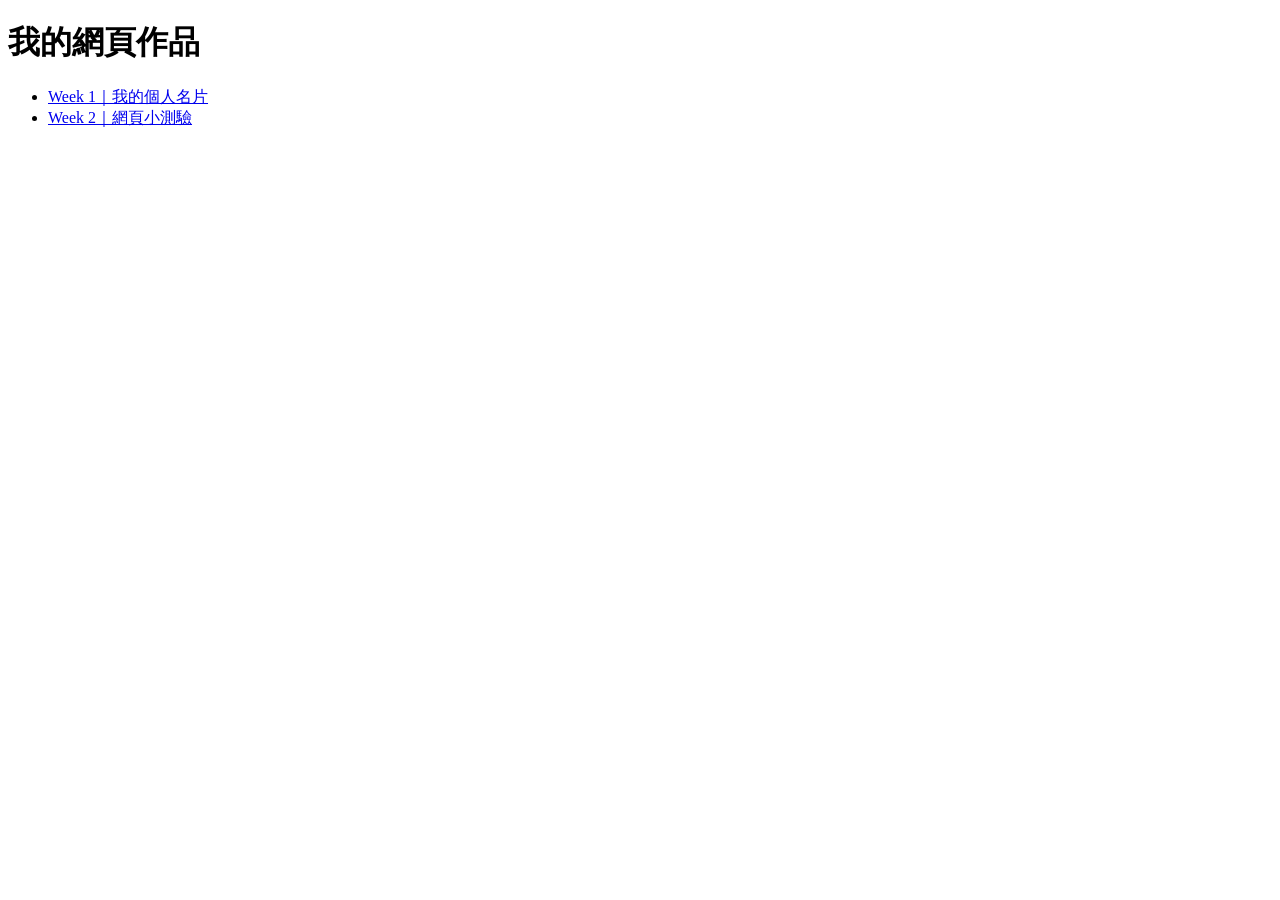
==== index.html @ 2cf57658 "add title" ====
<!DOCTYPE html>
<html lang="zh-Hant">
<head>
    <meta charset="UTF-8">
    <meta name="viewport" content="width=device-width, initial-scale=1.0">
    <title>我的網頁作品</title>
</head>
<body>
    <main>
        <h1>我的網頁作品</h1>
        <nav aria-label="每週作品">
            <ul>
                <li><a href="week%201/">Week 1｜我的個人名片</a></li>
                <li><a href="Week%202/">Week 2｜網頁小測驗</a></li>
            </ul>
        </nav>
    </main>
</body>
</html>
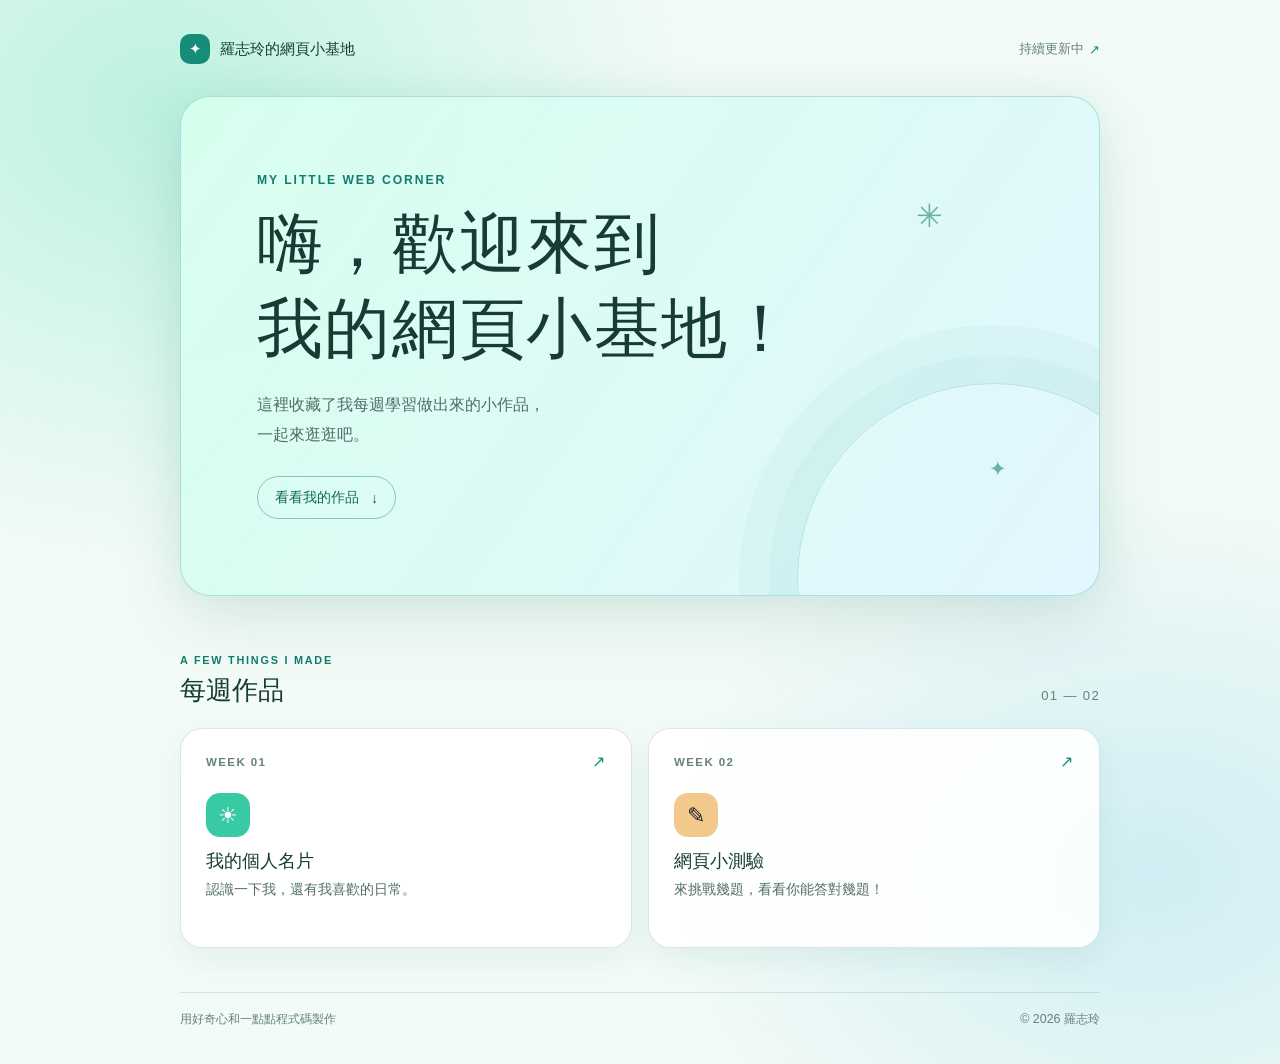
==== commit 3bec1e8d: "add cover" ====
--- a/index.html
+++ b/index.html
@@ -3,17 +3,59 @@
 <head>
     <meta charset="UTF-8">
     <meta name="viewport" content="width=device-width, initial-scale=1.0">
-    <title>我的網頁作品</title>
+    <meta name="theme-color" content="#f3fbf7">
+    <meta name="description" content="歡迎來到羅志玲的網頁小基地，看看每週製作的網頁作品。">
+    <link rel="stylesheet" href="theme.css">
+    <title>我的網頁小基地</title>
 </head>
 <body>
-    <main>
-        <h1>我的網頁作品</h1>
-        <nav aria-label="每週作品">
-            <ul>
-                <li><a href="week%201/">Week 1｜我的個人名片</a></li>
-                <li><a href="Week%202/">Week 2｜網頁小測驗</a></li>
-            </ul>
-        </nav>
+    <main class="site-shell">
+        <header class="site-header">
+            <a class="site-logo" href="./" aria-label="回到首頁">
+                <span class="logo-mark" aria-hidden="true">✦</span>
+                <span>羅志玲的網頁小基地</span>
+            </a>
+            <span class="header-note">持續更新中 <span aria-hidden="true">↗</span></span>
+        </header>
+
+        <section class="hero" aria-labelledby="welcome-title">
+            <span class="hero-sparkle sparkle-one" aria-hidden="true">✳</span>
+            <span class="hero-sparkle sparkle-two" aria-hidden="true">✦</span>
+            <p class="eyebrow">MY LITTLE WEB CORNER</p>
+            <h1 id="welcome-title">嗨，歡迎來到<br>我的網頁小基地！</h1>
+            <p class="hero-copy">這裡收藏了我每週學習做出來的小作品，<br class="desktop-break">一起來逛逛吧。</p>
+            <a class="hero-link" href="#作品">看看我的作品 <span aria-hidden="true">↓</span></a>
+        </section>
+
+        <section class="work-section" id="作品" aria-labelledby="work-title">
+            <div class="section-heading">
+                <div>
+                    <p class="eyebrow">A FEW THINGS I MADE</p>
+                    <h2 id="work-title">每週作品</h2>
+                </div>
+                <span class="work-count">01 — 02</span>
+            </div>
+
+            <nav class="project-grid" aria-label="每週作品">
+                <a class="project-card card-profile" href="week%201/">
+                    <span class="card-topline"><span>WEEK 01</span><span aria-hidden="true">↗</span></span>
+                    <span class="card-icon" aria-hidden="true">☀</span>
+                    <span class="card-title">我的個人名片</span>
+                    <span class="card-description">認識一下我，還有我喜歡的日常。</span>
+                </a>
+                <a class="project-card card-quiz" href="Week%202/">
+                    <span class="card-topline"><span>WEEK 02</span><span aria-hidden="true">↗</span></span>
+                    <span class="card-icon" aria-hidden="true">✎</span>
+                    <span class="card-title">網頁小測驗</span>
+                    <span class="card-description">來挑戰幾題，看看你能答對幾題！</span>
+                </a>
+            </nav>
+        </section>
+
+        <footer class="site-footer">
+            <span>用好奇心和一點點程式碼製作</span>
+            <span>© 2026 羅志玲</span>
+        </footer>
     </main>
 </body>
 </html>
--- a/theme.css
+++ b/theme.css
@@ -0,0 +1,309 @@
+:root {
+    color-scheme: light;
+    font-family: "Noto Sans TC", "Microsoft JhengHei", sans-serif;
+    color: #173c36;
+    background: #f3fbf7;
+    font-synthesis: none;
+    scroll-behavior: smooth;
+}
+
+* {
+    box-sizing: border-box;
+}
+
+body {
+    min-width: 320px;
+    min-height: 100vh;
+    margin: 0;
+    padding: 28px 20px;
+    background:
+        radial-gradient(ellipse at 12% 10%, rgba(93, 226, 183, 0.36), transparent 34rem),
+        radial-gradient(ellipse at 90% 82%, rgba(116, 203, 234, 0.28), transparent 32rem),
+        #f3fbf7;
+}
+
+a {
+    color: inherit;
+}
+
+a:focus-visible {
+    outline: 3px solid #087f70;
+    outline-offset: 5px;
+}
+
+.site-shell {
+    width: min(100%, 920px);
+    margin: 0 auto;
+}
+
+.site-header,
+.site-logo,
+.header-note,
+.card-topline,
+.site-footer {
+    display: flex;
+    align-items: center;
+    justify-content: space-between;
+}
+
+.site-header {
+    min-height: 42px;
+    margin-bottom: 26px;
+}
+
+.site-logo {
+    justify-content: flex-start;
+    gap: 10px;
+    font-size: 0.93rem;
+    font-weight: 700;
+    text-decoration: none;
+}
+
+.logo-mark {
+    display: grid;
+    width: 30px;
+    height: 30px;
+    place-items: center;
+    border-radius: 10px;
+    color: #ffffff;
+    background: #168d79;
+}
+
+.header-note,
+.work-count {
+    color: #66827b;
+    font-size: 0.82rem;
+}
+
+.header-note span {
+    margin-left: 5px;
+    color: #168d79;
+}
+
+.hero {
+    position: relative;
+    overflow: hidden;
+    padding: clamp(36px, 8vw, 76px);
+    border: 1px solid rgba(41, 154, 127, 0.28);
+    border-radius: 30px;
+    background: linear-gradient(125deg, rgba(215, 255, 237, 0.98), rgba(225, 246, 255, 0.96));
+    box-shadow: 0 24px 70px rgba(39, 111, 92, 0.13), 0 0 36px rgba(5, 173, 139, 0.08);
+}
+
+.hero::after {
+    position: absolute;
+    right: -90px;
+    bottom: -180px;
+    width: 390px;
+    height: 390px;
+    border: 1px solid rgba(22, 141, 121, 0.2);
+    border-radius: 50%;
+    box-shadow: 0 0 0 28px rgba(22, 141, 121, 0.035), 0 0 0 58px rgba(22, 141, 121, 0.035);
+    content: "";
+    pointer-events: none;
+}
+
+.eyebrow {
+    margin: 0 0 14px;
+    color: #137d6d;
+    font-size: 0.76rem;
+    font-weight: 700;
+    letter-spacing: 0.16em;
+}
+
+.hero h1 {
+    position: relative;
+    z-index: 1;
+    margin: 0;
+    font-size: clamp(2.2rem, 7vw, 4.1rem);
+    letter-spacing: 0.02em;
+    line-height: 1.3;
+}
+
+.hero-copy {
+    position: relative;
+    z-index: 1;
+    margin: 18px 0 26px;
+    color: #526e68;
+    line-height: 1.9;
+}
+
+.hero-link {
+    position: relative;
+    z-index: 1;
+    display: inline-flex;
+    align-items: center;
+    gap: 12px;
+    padding: 11px 17px;
+    border: 1px solid rgba(19, 125, 109, 0.42);
+    border-radius: 999px;
+    color: #126858;
+    font-size: 0.9rem;
+    text-decoration: none;
+    transition: background-color 160ms ease, transform 160ms ease;
+}
+
+.hero-link:hover {
+    transform: translateY(-2px);
+    background: rgba(115, 234, 214, 0.22);
+}
+
+.hero-sparkle {
+    position: absolute;
+    color: rgba(19, 125, 109, 0.58);
+}
+
+.sparkle-one {
+    top: 20%;
+    right: 17%;
+    font-size: 2rem;
+}
+
+.sparkle-two {
+    right: 10%;
+    bottom: 23%;
+    font-size: 1.3rem;
+}
+
+.work-section {
+    padding: 58px 0 44px;
+    scroll-margin-top: 24px;
+}
+
+.section-heading {
+    display: flex;
+    align-items: end;
+    justify-content: space-between;
+    margin-bottom: 20px;
+}
+
+.section-heading .eyebrow {
+    margin-bottom: 7px;
+    font-size: 0.68rem;
+}
+
+.section-heading h2 {
+    margin: 0;
+    font-size: 1.65rem;
+}
+
+.work-count {
+    padding-bottom: 5px;
+    letter-spacing: 0.1em;
+}
+
+.project-grid {
+    display: grid;
+    grid-template-columns: repeat(2, minmax(0, 1fr));
+    gap: 16px;
+}
+
+.project-card {
+    display: flex;
+    min-height: 220px;
+    flex-direction: column;
+    align-items: flex-start;
+    padding: 23px 25px;
+    border: 1px solid rgba(57, 126, 109, 0.18);
+    border-radius: 22px;
+    background: rgba(255, 255, 255, 0.88);
+    box-shadow: 0 12px 30px rgba(39, 111, 92, 0.08);
+    text-decoration: none;
+    transition: border-color 180ms ease, transform 180ms ease, background-color 180ms ease;
+}
+
+.project-card:hover {
+    transform: translateY(-4px);
+    border-color: rgba(19, 125, 109, 0.46);
+    background: #ffffff;
+}
+
+.card-topline {
+    width: 100%;
+    color: #66827b;
+    font-size: 0.72rem;
+    font-weight: 700;
+    letter-spacing: 0.12em;
+}
+
+.card-topline span:last-child {
+    color: #168d79;
+    font-size: 1rem;
+}
+
+.card-icon {
+    display: grid;
+    width: 44px;
+    height: 44px;
+    margin: 22px 0 12px;
+    place-items: center;
+    border-radius: 14px;
+    color: #ffffff;
+    background: #38c9a5;
+    font-size: 1.4rem;
+}
+
+.card-quiz .card-icon {
+    color: #1b2030;
+    background: #f3c98b;
+}
+
+.card-title {
+    font-size: 1.12rem;
+    font-weight: 700;
+}
+
+.card-description {
+    margin-top: 5px;
+    color: #526e68;
+    font-size: 0.88rem;
+    line-height: 1.7;
+}
+
+.site-footer {
+    gap: 16px;
+    padding: 18px 0 8px;
+    border-top: 1px solid rgba(57, 126, 109, 0.18);
+    color: #66827b;
+    font-size: 0.78rem;
+}
+
+@media (max-width: 600px) {
+    body {
+        padding: 18px 16px;
+    }
+
+    .header-note {
+        font-size: 0.73rem;
+    }
+
+    .hero {
+        border-radius: 24px;
+    }
+
+    .desktop-break {
+        display: none;
+    }
+
+    .project-grid {
+        grid-template-columns: 1fr;
+    }
+
+    .project-card {
+        min-height: 195px;
+    }
+}
+
+@media (prefers-reduced-motion: reduce) {
+    :root {
+        scroll-behavior: auto;
+    }
+
+    *,
+    *::before,
+    *::after {
+        transition-duration: 0.01ms !important;
+    }
+}
+
+
